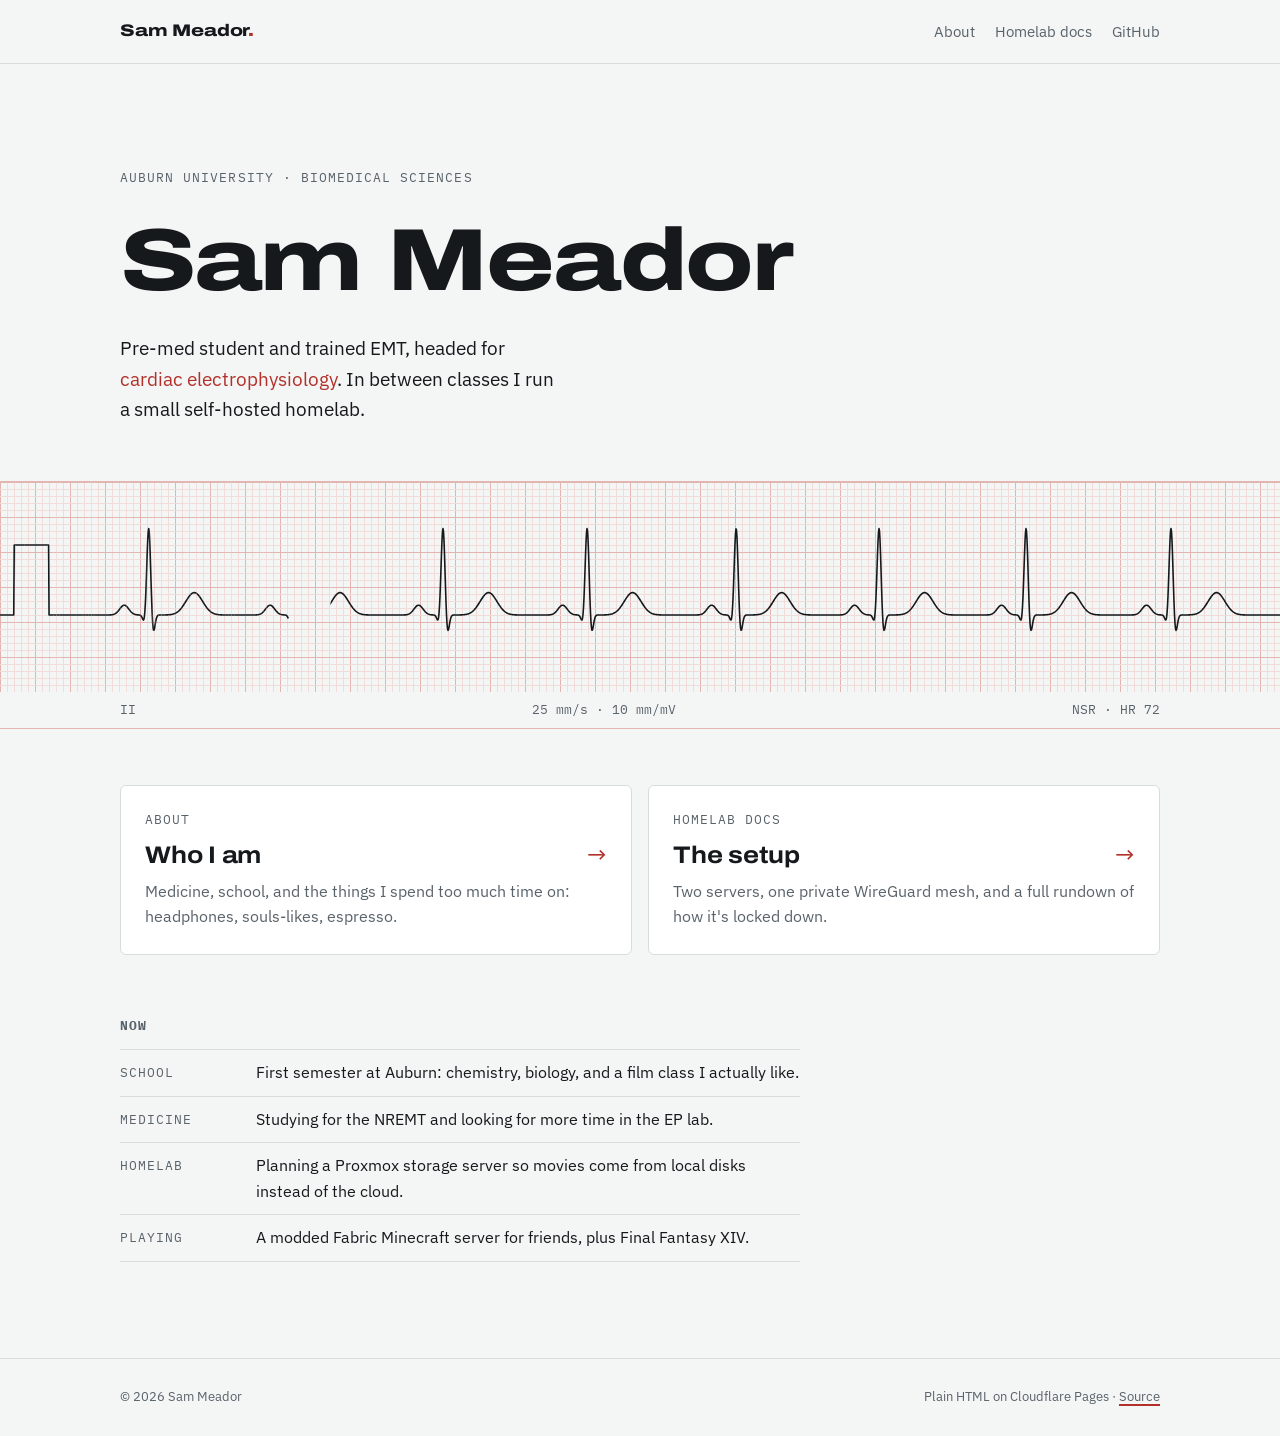
==== site/index.html @ dc7e5e17 "Initial commit: sanitized homelab configs, docs and site Co-Authored-By: Claude Opus 5.5 <noreply@an" ====
<!doctype html>
<html lang="en">
<head>
<meta charset="utf-8">
<meta name="viewport" content="width=device-width, initial-scale=1, viewport-fit=cover">
<title>Sam Meador</title>
<meta name="description" content="Sam Meador — pre-med student at Auburn, EMT, and the person running a small self-hosted homelab.">
<link rel="icon" href="favicon.svg" type="image/svg+xml">
<link rel="preconnect" href="https://fonts.googleapis.com">
<link rel="preconnect" href="https://fonts.gstatic.com" crossorigin>
<link rel="stylesheet" href="https://fonts.googleapis.com/css2?family=Archivo:wdth,wght@62..125,400..900&family=IBM+Plex+Mono:wght@400;500&family=IBM+Plex+Sans:ital,wght@0,400;0,500;0,600;1,400&display=swap">
<link rel="stylesheet" href="style.css">
</head>
<body>

<header class="site-head">
  <div class="wrap">
    <a class="wordmark" href="./">Sam Meador<span>.</span></a>
    <nav class="site-nav" aria-label="Main">
      <a href="about.html">About</a>
      <a href="docs.html">Homelab docs</a>
      <a href="https://github.com/GITHUB_USERNAME/homelab">GitHub</a>
    </nav>
  </div>
</header>

<main>
  <section class="wrap hero">
    <p class="eyebrow">Auburn University · Biomedical Sciences</p>
    <h1>Sam Meador</h1>
    <p class="lede">Pre-med student and trained EMT, headed for <em>cardiac electrophysiology</em>. In between classes I run a small self-hosted homelab.</p>
  </section>

  <figure class="strip" aria-label="Animated ECG rhythm strip, lead II, normal sinus rhythm at 72 beats per minute">
    <canvas id="ecg" width="1200" height="220"></canvas>
    <figcaption class="wrap strip-meta">
      <span>II</span>
      <span>25 mm/s · 10 mm/mV</span>
      <span>NSR · HR 72</span>
    </figcaption>
  </figure>

  <div class="wrap">
    <nav class="doors" aria-label="Sections">
      <a class="door" href="about.html">
        <span class="label">About</span>
        <h2>Who I am <span class="arrow" aria-hidden="true">→</span></h2>
        <p>Medicine, school, and the things I spend too much time on: headphones, souls-likes, espresso.</p>
      </a>
      <a class="door" href="docs.html">
        <span class="label">Homelab docs</span>
        <h2>The setup <span class="arrow" aria-hidden="true">→</span></h2>
        <p>Two servers, one private WireGuard mesh, and a full rundown of how it's locked down.</p>
      </a>
    </nav>

    <section class="now" aria-labelledby="now-h">
      <h2 id="now-h" class="label">Now</h2>
      <ul>
        <li><span class="label">School</span><span>First semester at Auburn: chemistry, biology, and a film class I actually like.</span></li>
        <li><span class="label">Medicine</span><span>Studying for the NREMT and looking for more time in the EP lab.</span></li>
        <li><span class="label">Homelab</span><span>Planning a Proxmox storage server so movies come from local disks instead of the cloud.</span></li>
        <li><span class="label">Playing</span><span>A modded Fabric Minecraft server for friends, plus Final Fantasy XIV.</span></li>
      </ul>
    </section>
  </div>
</main>

<footer class="site-foot">
  <div class="wrap">
    <span>© 2026 Sam Meador</span>
    <span>Plain HTML on Cloudflare Pages · <a href="https://github.com/GITHUB_USERNAME/homelab">Source</a></span>
  </div>
</footer>

<script>
(() => {
  const canvas = document.getElementById('ecg');
  if (!canvas || !canvas.getContext) return;
  const ctx = canvas.getContext('2d');
  const reduce = window.matchMedia('(prefers-reduced-motion: reduce)');

  // Lead II, normal sinus rhythm. Gaussian components in mV, times in s.
  const HR = 72, RR = 60 / HR;
  const waves = [
    { t: 0.16, a: 0.14, w: 0.026 },  // P
    { t: 0.275, a: -0.12, w: 0.009 }, // Q
    { t: 0.30, a: 1.25, w: 0.011 },  // R
    { t: 0.325, a: -0.28, w: 0.010 }, // S
    { t: 0.56, a: 0.32, w: 0.048 },  // T
  ];
  // Small beat-to-beat variation so it doesn't look stamped.
  const jitter = [0, 0.018, -0.012, 0.022, -0.02, 0.008, -0.006, 0.015, -0.017, 0.01, 0.004, -0.009];
  const beats = [];
  { let t = 0.55; for (let i = 0; i < 40; i++) { beats.push(t); t += RR * (1 + jitter[i % jitter.length]); } }

  function mV(t) {
    // 1 mV calibration pulse at the start of the strip, 200 ms wide.
    if (t >= 0.08 && t < 0.28) return 1;
    let v = 0;
    for (const b of beats) {
      const dt = t - b;
      if (dt < -0.1) break;
      if (dt > 0.9) continue;
      for (const w of waves) v += w.a * Math.exp(-((dt - w.t) ** 2) / (2 * w.w * w.w));
    }
    return v;
  }

  let W, H, ppm, seconds, colors;
  const MM_TALL = 30;     // 3 mV of paper
  const BASE_MM = 19;     // baseline position from top

  function readColors() {
    const s = getComputedStyle(document.documentElement);
    colors = {
      minor: s.getPropertyValue('--grid-minor').trim(),
      major: s.getPropertyValue('--grid-major').trim(),
      ink: s.getPropertyValue('--ink').trim(),
      paper: s.getPropertyValue('--paper').trim(),
    };
  }

  function size() {
    const cssW = canvas.clientWidth || canvas.parentElement.clientWidth;
    ppm = Math.min(7, Math.max(3.6, cssW / 150));     // px per mm
    const cssH = Math.round(MM_TALL * ppm);
    const dpr = Math.min(window.devicePixelRatio || 1, 2);
    canvas.width = Math.round(cssW * dpr);
    canvas.height = Math.round(cssH * dpr);
    canvas.style.height = cssH + 'px';
    ctx.setTransform(dpr, 0, 0, dpr, 0, 0);
    W = cssW; H = cssH;
    seconds = W / ppm / 25;
  }

  function grid(x0, x1) {
    ctx.fillStyle = colors.paper;
    ctx.fillRect(x0, 0, x1 - x0, H);
    const first = Math.floor(x0 / ppm), last = Math.ceil(x1 / ppm);
    for (let i = first; i <= last; i++) {
      const x = Math.round(i * ppm) + 0.5;
      ctx.strokeStyle = i % 5 === 0 ? colors.major : colors.minor;
      ctx.lineWidth = 1;
      ctx.beginPath(); ctx.moveTo(x, 0); ctx.lineTo(x, H); ctx.stroke();
    }
    for (let j = 0; j <= MM_TALL; j++) {
      const y = Math.round(j * ppm) + 0.5;
      ctx.strokeStyle = j % 5 === 0 ? colors.major : colors.minor;
      ctx.beginPath(); ctx.moveTo(x0, y); ctx.lineTo(x1, y); ctx.stroke();
    }
  }

  const xOf = t => t * 25 * ppm;
  const yOf = v => (BASE_MM - v * 10) * ppm;

  function trace(t0, t1) {
    ctx.strokeStyle = colors.ink;
    ctx.lineWidth = 1.6;
    ctx.lineJoin = 'round';
    ctx.beginPath();
    const step = 1 / (25 * ppm) / 2;  // half-pixel resolution in time
    for (let t = t0; t <= t1; t += step) {
      const x = xOf(t), y = yOf(mV(t));
      t === t0 ? ctx.moveTo(x, y) : ctx.lineTo(x, y);
    }
    ctx.stroke();
  }

  function full() { grid(0, W); trace(0, seconds); }

  // Monitor-style sweep: a gap travels left to right, redrawing behind it.
  let cursor = 0, last = 0, raf = 0, visible = true;
  const GAP_S = 0.24;
  function frame(now) {
    if (!last) last = now;
    const dt = Math.min(0.05, (now - last) / 1000);
    last = now;
    const prev = cursor;
    cursor += dt;
    if (cursor > seconds) { cursor = 0; }
    if (cursor > prev) {
      const xa = Math.max(0, xOf(prev) - 2), xb = Math.min(W, xOf(cursor + GAP_S));
      ctx.save();
      ctx.beginPath(); ctx.rect(xa, 0, xb - xa, H); ctx.clip();
      grid(xa, xb);
      trace(Math.max(0, prev - 0.02), cursor);
      ctx.restore();
    } else {
      grid(0, xOf(GAP_S));
    }
    raf = requestAnimationFrame(frame);
  }
  function start() {
    cancelAnimationFrame(raf); last = 0;
    if (!reduce.matches && visible && !document.hidden) raf = requestAnimationFrame(frame);
  }

  function redraw() { readColors(); size(); full(); cursor = 0; start(); }

  redraw();
  let rt;
  window.addEventListener('resize', () => { clearTimeout(rt); rt = setTimeout(redraw, 120); });
  window.matchMedia('(prefers-color-scheme: dark)').addEventListener('change', redraw);
  reduce.addEventListener('change', redraw);
  new MutationObserver(redraw).observe(document.documentElement, { attributes: true, attributeFilter: ['data-theme'] });
  document.addEventListener('visibilitychange', start);
  if ('IntersectionObserver' in window) {
    new IntersectionObserver(([e]) => { visible = e.isIntersecting; start(); }).observe(canvas);
  }
})();
</script>
</body>
</html>
---- site/style.css ----
/* Layout: one reading column with a left annotation rail on wide screens,
   like the margin labels printed on a rhythm strip. ECG paper grid appears
   only behind the front-page strip. */
:root {
  --paper: #f4f5f5;
  --surface: #ffffff;
  --ink: #15191c;
  --muted: #59636a;
  --rule: #d8dcde;
  --signal: #b3302a;          /* accent: ECG red */
  --grid-minor: #f1dcda;
  --grid-major: #e2b5b0;
  --code-bg: #eceeef;

  /* semantic, separate from the accent */
  --public: #8a5a00;
  --public-bg: #fbefd6;
  --mesh: #12695a;
  --mesh-bg: #dcf1ea;
  --friends: #35518f;
  --friends-bg: #e2e9f8;

  --font-display: "Archivo", "Helvetica Neue", Arial, sans-serif;
  --font-body: "IBM Plex Sans", system-ui, -apple-system, "Segoe UI", sans-serif;
  --font-mono: "IBM Plex Mono", ui-monospace, "SFMono-Regular", Menlo, Consolas, monospace;

  --step--1: 0.8125rem;
  --step-0: 1rem;
  --step-1: 1.1875rem;
  --step-2: 1.5rem;
  --step-3: 2.125rem;
  --step-4: clamp(2.75rem, 7vw + 1rem, 5.5rem);

  --measure: 68ch;
  --gutter: clamp(16px, 4vw, 40px);
}

@media (prefers-color-scheme: dark) {
  :root:not([data-theme="light"]) {
    --paper: #0f1315;
    --surface: #161b1e;
    --ink: #e5e8ea;
    --muted: #96a1a8;
    --rule: #273034;
    --signal: #ff7b6c;
    --grid-minor: #1d1a1b;
    --grid-major: #3a2727;
    --code-bg: #1b2124;
    --public: #f0c060;
    --public-bg: #3a2c0c;
    --mesh: #6fd6b6;
    --mesh-bg: #0f3229;
    --friends: #9db7f2;
    --friends-bg: #1c2742;
    color-scheme: dark;
  }
}
:root[data-theme="dark"] {
  --paper: #0f1315;
  --surface: #161b1e;
  --ink: #e5e8ea;
  --muted: #96a1a8;
  --rule: #273034;
  --signal: #ff7b6c;
  --grid-minor: #1d1a1b;
  --grid-major: #3a2727;
  --code-bg: #1b2124;
  --public: #f0c060;
  --public-bg: #3a2c0c;
  --mesh: #6fd6b6;
  --mesh-bg: #0f3229;
  --friends: #9db7f2;
  --friends-bg: #1c2742;
  color-scheme: dark;
}

*, *::before, *::after { box-sizing: border-box; }

html { -webkit-text-size-adjust: 100%; }

body {
  margin: 0;
  background: var(--paper);
  color: var(--ink);
  font-family: var(--font-body);
  font-size: var(--step-0);
  line-height: 1.6;
}

a { color: inherit; text-decoration-color: var(--signal); text-decoration-thickness: 1.5px; text-underline-offset: 3px; }
a:hover { color: var(--signal); }
:focus-visible { outline: 2px solid var(--signal); outline-offset: 3px; border-radius: 2px; }

h1, h2, h3 { font-family: var(--font-display); line-height: 1.1; text-wrap: balance; margin: 0; }
h1 { font-size: var(--step-4); font-weight: 800; font-stretch: 125%; letter-spacing: -0.02em; }
h2 { font-size: var(--step-3); font-weight: 700; font-stretch: 112%; letter-spacing: -0.01em; }
h3 { font-size: var(--step-1); font-weight: 700; font-stretch: 100%; }
p { margin: 0; }

.eyebrow, .label {
  font-family: var(--font-mono);
  font-size: var(--step--1);
  letter-spacing: 0.08em;
  text-transform: uppercase;
  color: var(--muted);
}

code, pre, kbd { font-family: var(--font-mono); font-size: 0.9em; }
:not(pre) > code { background: var(--code-bg); padding: 0.1em 0.35em; border-radius: 3px; overflow-wrap: anywhere; }
pre {
  background: var(--code-bg);
  padding: 14px 16px;
  border-radius: 4px;
  overflow-x: auto;
  line-height: 1.5;
  margin: 0;
}

/* ── Frame ─────────────────────────────────────────────── */
.wrap { max-width: 1120px; margin: 0 auto; padding-inline: var(--gutter); }

.site-head {
  border-bottom: 1px solid var(--rule);
}
.site-head .wrap {
  display: flex; align-items: center; justify-content: space-between; gap: 16px;
  flex-wrap: wrap; padding-block: 18px;
}
.wordmark {
  font-family: var(--font-display); font-weight: 800; font-stretch: 125%;
  font-size: 1.05rem; letter-spacing: -0.01em; text-decoration: none;
}
.wordmark span { color: var(--signal); }
.site-nav { display: flex; gap: 20px; flex-wrap: wrap; font-size: 0.95rem; }
.site-nav a { text-decoration: none; color: var(--muted); }
.site-nav a:hover, .site-nav a[aria-current="page"] { color: var(--ink); }
.site-nav a[aria-current="page"] { text-decoration: underline; text-decoration-color: var(--signal); }

.site-foot { border-top: 1px solid var(--rule); margin-top: 96px; }
.site-foot .wrap {
  display: flex; justify-content: space-between; gap: 12px 24px; flex-wrap: wrap;
  padding-block: 28px; color: var(--muted); font-size: var(--step--1);
}

/* ── Front page ────────────────────────────────────────── */
.hero { padding-block: clamp(48px, 9vw, 104px) 0; display: grid; gap: 24px; }
.hero .lede { font-size: var(--step-1); max-width: 40ch; color: var(--ink); }
.hero .lede em { font-style: normal; color: var(--signal); }

.strip {
  margin: clamp(32px, 6vw, 56px) 0 0;
  border-block: 1px solid var(--grid-major);
  background: var(--paper);
}
.strip canvas { display: block; width: 100%; height: auto; }
.strip-meta {
  display: flex; justify-content: space-between; gap: 8px 16px; flex-wrap: wrap;
  padding-block: 8px;
  font-family: var(--font-mono); font-size: var(--step--1); color: var(--muted);
  font-variant-numeric: tabular-nums;
}

.doors {
  display: grid; grid-template-columns: repeat(auto-fit, minmax(min(100%, 300px), 1fr));
  gap: 16px; margin-top: 56px;
}
.door {
  display: grid; gap: 10px; align-content: start;
  padding: 24px; border: 1px solid var(--rule); border-radius: 6px;
  background: var(--surface); text-decoration: none;
  transition: border-color .15s ease, transform .15s ease;
}
.door:hover { border-color: var(--signal); color: inherit; transform: translateY(-2px); }
.door h2 { font-size: var(--step-2); display: flex; justify-content: space-between; align-items: baseline; gap: 12px; }
.door h2 .arrow { color: var(--signal); font-family: var(--font-body); font-weight: 400; }
.door p { color: var(--muted); }

.now { margin-top: 64px; display: grid; gap: 16px; max-width: var(--measure); }
.now ul { list-style: none; margin: 0; padding: 0; display: grid; gap: 0; }
.now li {
  display: grid; grid-template-columns: 7.5rem 1fr; gap: 16px;
  padding-block: 10px; border-top: 1px solid var(--rule);
}
.now li:last-child { border-bottom: 1px solid var(--rule); }
.now li .label { padding-top: 3px; }
@media (max-width: 480px) { .now li { grid-template-columns: 1fr; gap: 2px; } }

/* ── Long-form pages ───────────────────────────────────── */
.page-head { padding-block: clamp(40px, 7vw, 80px) 32px; display: grid; gap: 16px; }
.page-head h1 { font-size: clamp(2.5rem, 5vw + 1rem, 4.25rem); }
.page-head .lede { font-size: var(--step-1); max-width: 52ch; color: var(--muted); }

.prose { display: grid; gap: 18px; max-width: var(--measure); min-width: 0; }
.prose ul, .prose ol { margin: 0; padding-left: 1.25em; display: grid; gap: 8px; }
.prose li::marker { color: var(--signal); }
.prose h2 { margin-top: 40px; }
.prose h3 { margin-top: 16px; }
.prose strong { font-weight: 600; }

.section { display: grid; grid-template-columns: 11rem minmax(0, 1fr); gap: 32px; padding-block: 40px; border-top: 1px solid var(--rule); }
.section > .label { padding-top: 10px; }
@media (max-width: 820px) {
  .section { grid-template-columns: 1fr; gap: 12px; padding-block: 32px; }
  .section > .label { padding-top: 0; }
}

/* Spec list: label / value rows */
.spec { display: grid; margin: 0; border-top: 1px solid var(--rule); }
.spec > div { display: grid; grid-template-columns: 10rem minmax(0, 1fr); gap: 16px; padding-block: 12px; border-bottom: 1px solid var(--rule); }
.spec dt { font-family: var(--font-mono); font-size: var(--step--1); letter-spacing: 0.06em; text-transform: uppercase; color: var(--muted); padding-top: 3px; }
.spec dd { margin: 0; }
@media (max-width: 520px) { .spec > div { grid-template-columns: 1fr; gap: 2px; } }

/* Tables */
.table-scroll { overflow-x: auto; border: 1px solid var(--rule); border-radius: 6px; background: var(--surface); }
table { border-collapse: collapse; width: 100%; font-size: 0.925rem; }
th, td { text-align: left; padding: 10px 14px; border-bottom: 1px solid var(--rule); vertical-align: top; }
tr:last-child td { border-bottom: 0; }
th { font-family: var(--font-mono); font-size: var(--step--1); font-weight: 500; letter-spacing: 0.06em; text-transform: uppercase; color: var(--muted); white-space: nowrap; }
td { font-variant-numeric: tabular-nums; }
td.nowrap { white-space: nowrap; }

.pill {
  display: inline-block; font-family: var(--font-mono); font-size: 0.75rem; font-weight: 500;
  padding: 2px 8px; border-radius: 999px; white-space: nowrap; letter-spacing: 0.02em;
}
.pill.public { color: var(--public); background: var(--public-bg); }
.pill.mesh { color: var(--mesh); background: var(--mesh-bg); }
.pill.friends { color: var(--friends); background: var(--friends-bg); }

.callout { border-left: 3px solid var(--signal); padding: 4px 0 4px 16px; color: var(--ink); }

/* Docs layout with contents rail */
.docs { display: grid; grid-template-columns: 13rem minmax(0, 1fr); gap: 48px; align-items: start; }
.toc { position: sticky; top: calc(env(safe-area-inset-top, 0px) + 24px); display: grid; gap: 10px; padding-top: 40px; }
.toc ol { list-style: none; margin: 0; padding: 0; display: grid; gap: 2px; counter-reset: toc; }
.toc a {
  display: grid; grid-template-columns: 2rem 1fr; text-decoration: none; color: var(--muted);
  font-size: 0.9rem; padding: 4px 0; border-left: 2px solid transparent; padding-left: 10px;
}
.toc a span { font-family: var(--font-mono); font-size: 0.75rem; padding-top: 3px; }
.toc a:hover { color: var(--ink); }
.toc a.active { color: var(--ink); border-left-color: var(--signal); }
.docs-body { min-width: 0; }
.docs-body .section { grid-template-columns: 1fr; gap: 20px; }
.docs-body .section > header { display: grid; gap: 6px; }
@media (max-width: 960px) {
  .docs { grid-template-columns: 1fr; gap: 0; }
  .toc { position: static; padding-top: 0; padding-bottom: 24px; }
  .toc ol { grid-template-columns: repeat(auto-fill, minmax(min(100%, 200px), 1fr)); }
}

/* Topology diagram */
.topo { display: grid; gap: 0; font-size: 0.925rem; }
.topo .node {
  border: 1px solid var(--rule); border-radius: 6px; background: var(--surface);
  padding: 16px 18px; display: grid; gap: 10px; min-width: 0;
}
.topo .node h3 { font-size: 1.05rem; display: flex; gap: 10px; align-items: baseline; flex-wrap: wrap; }
.topo .node h3 small { font-family: var(--font-mono); font-weight: 400; font-size: 0.75rem; color: var(--muted); }
.topo .chips { display: flex; flex-wrap: wrap; gap: 6px; }
.topo .chip { font-family: var(--font-mono); font-size: 0.78rem; padding: 3px 8px; border-radius: 4px; background: var(--code-bg); }
.topo .chip.public { color: var(--public); background: var(--public-bg); }
.topo .link {
  display: flex; align-items: center; gap: 12px; padding: 10px 0 10px 22px;
  font-family: var(--font-mono); font-size: var(--step--1); color: var(--muted);
  border-left: 2px dashed var(--grid-major); margin-left: 24px;
}
.topo .row { display: grid; grid-template-columns: repeat(3, minmax(0, 1fr)); gap: 12px; }
@media (max-width: 720px) { .topo .row { grid-template-columns: 1fr; } }
.topo .internet { font-family: var(--font-mono); font-size: var(--step--1); color: var(--muted); padding-left: 24px; }

/* Layered defence list (ordered outside → in) */
.layers { list-style: none; margin: 0; padding: 0; counter-reset: layer; display: grid; gap: 0; border-top: 1px solid var(--rule); }
.layers > li { counter-increment: layer; display: grid; grid-template-columns: 2.75rem minmax(0, 1fr); gap: 12px; padding-block: 16px; border-bottom: 1px solid var(--rule); }
.layers > li::before { content: counter(layer, decimal-leading-zero); font-family: var(--font-mono); font-size: var(--step--1); color: var(--signal); padding-top: 3px; }
.layers h3 { margin-bottom: 6px; }
.layers ul { margin: 0; padding-left: 1.1em; display: grid; gap: 6px; color: var(--ink); }
.layers ul li::marker { color: var(--muted); }

@media (prefers-reduced-motion: reduce) {
  *, *::before, *::after { transition: none !important; animation: none !important; }
}
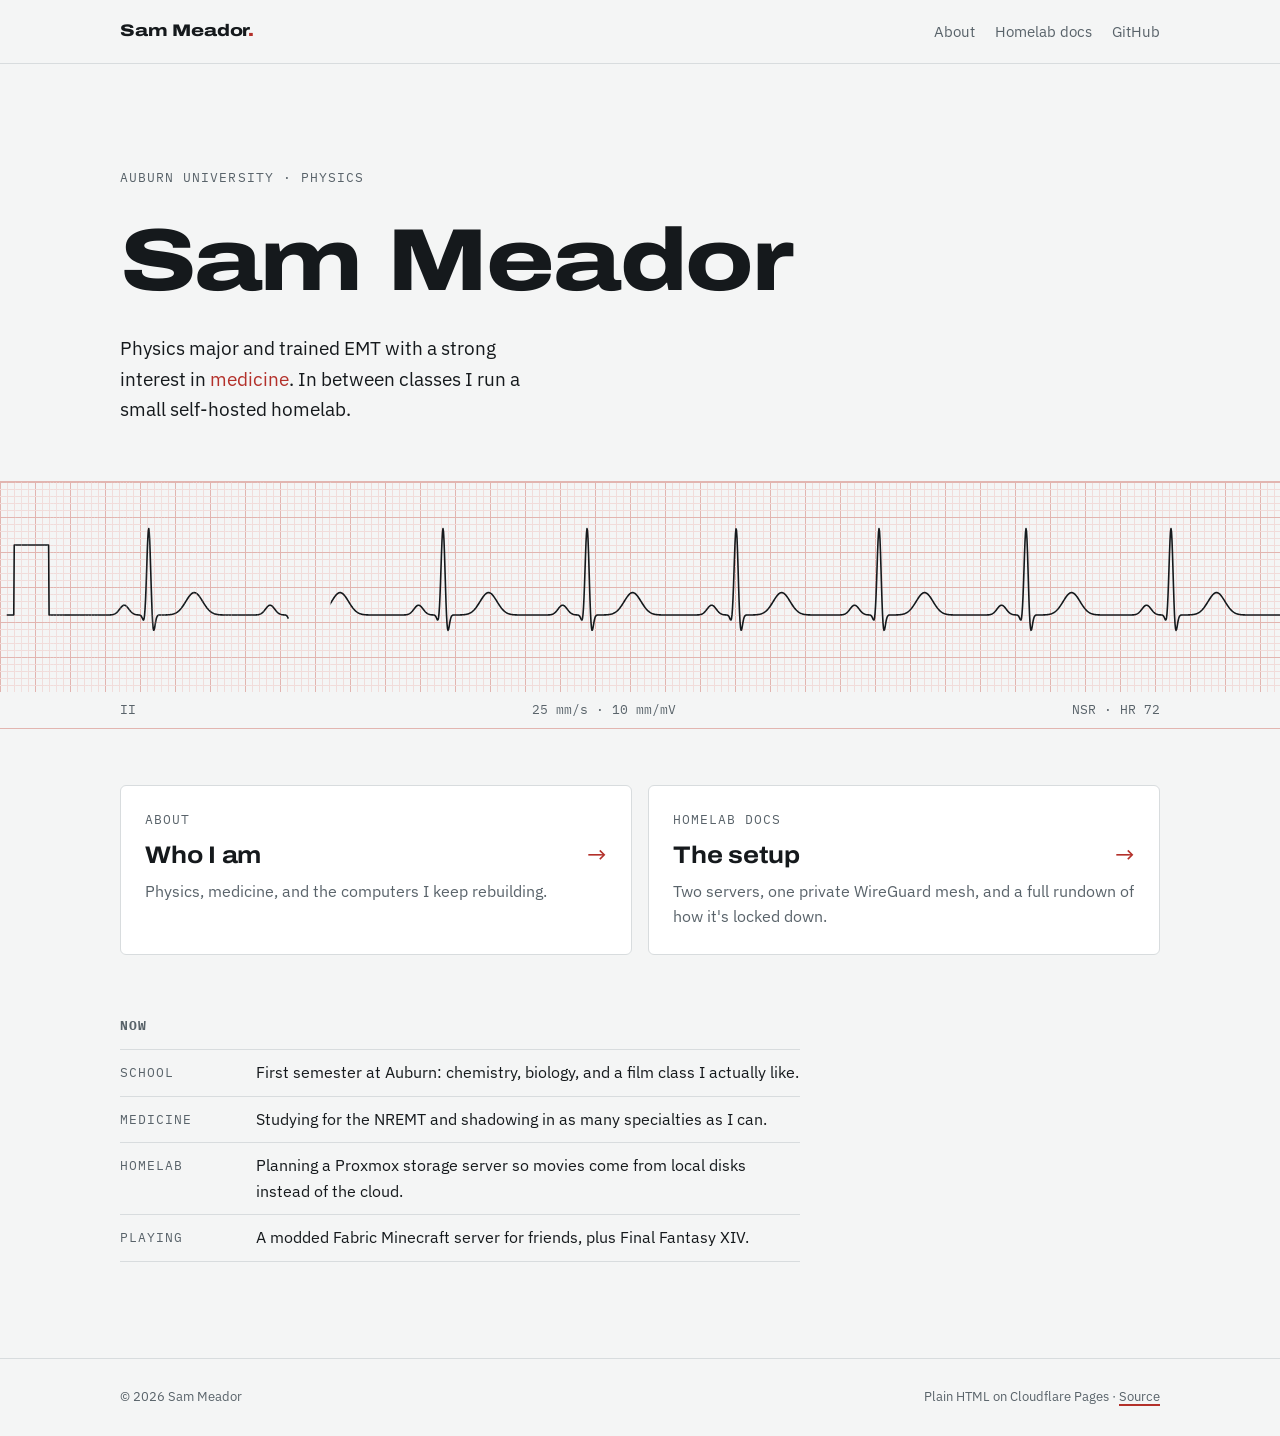
==== commit 72d71b68: "Site: trim About page, set GitHub links Co-Authored-By: Claude Opus 5.5 <noreply@anthropic.com> Clau" ====
--- a/site/index.html
+++ b/site/index.html
@@ -4,7 +4,7 @@
 <meta charset="utf-8">
 <meta name="viewport" content="width=device-width, initial-scale=1, viewport-fit=cover">
 <title>Sam Meador</title>
-<meta name="description" content="Sam Meador — pre-med student at Auburn, EMT, and the person running a small self-hosted homelab.">
+<meta name="description" content="Sam Meador — physics major at Auburn, EMT, interested in medicine, and the person running a small self-hosted homelab.">
 <link rel="icon" href="favicon.svg" type="image/svg+xml">
 <link rel="preconnect" href="https://fonts.googleapis.com">
 <link rel="preconnect" href="https://fonts.gstatic.com" crossorigin>
@@ -19,16 +19,16 @@
     <nav class="site-nav" aria-label="Main">
       <a href="about.html">About</a>
       <a href="docs.html">Homelab docs</a>
-      <a href="https://github.com/GITHUB_USERNAME/homelab">GitHub</a>
+      <a href="https://github.com/sammeadorcen/homelab">GitHub</a>
     </nav>
   </div>
 </header>
 
 <main>
   <section class="wrap hero">
-    <p class="eyebrow">Auburn University · Biomedical Sciences</p>
+    <p class="eyebrow">Auburn University · Physics</p>
     <h1>Sam Meador</h1>
-    <p class="lede">Pre-med student and trained EMT, headed for <em>cardiac electrophysiology</em>. In between classes I run a small self-hosted homelab.</p>
+    <p class="lede">Physics major and trained EMT with a strong interest in <em>medicine</em>. In between classes I run a small self-hosted homelab.</p>
   </section>
 
   <figure class="strip" aria-label="Animated ECG rhythm strip, lead II, normal sinus rhythm at 72 beats per minute">
@@ -45,7 +45,7 @@
       <a class="door" href="about.html">
         <span class="label">About</span>
         <h2>Who I am <span class="arrow" aria-hidden="true">→</span></h2>
-        <p>Medicine, school, and the things I spend too much time on: headphones, souls-likes, espresso.</p>
+        <p>Physics, medicine, and the computers I keep rebuilding.</p>
       </a>
       <a class="door" href="docs.html">
         <span class="label">Homelab docs</span>
@@ -58,7 +58,7 @@
       <h2 id="now-h" class="label">Now</h2>
       <ul>
         <li><span class="label">School</span><span>First semester at Auburn: chemistry, biology, and a film class I actually like.</span></li>
-        <li><span class="label">Medicine</span><span>Studying for the NREMT and looking for more time in the EP lab.</span></li>
+        <li><span class="label">Medicine</span><span>Studying for the NREMT and shadowing in as many specialties as I can.</span></li>
         <li><span class="label">Homelab</span><span>Planning a Proxmox storage server so movies come from local disks instead of the cloud.</span></li>
         <li><span class="label">Playing</span><span>A modded Fabric Minecraft server for friends, plus Final Fantasy XIV.</span></li>
       </ul>
@@ -69,7 +69,7 @@
 <footer class="site-foot">
   <div class="wrap">
     <span>© 2026 Sam Meador</span>
-    <span>Plain HTML on Cloudflare Pages · <a href="https://github.com/GITHUB_USERNAME/homelab">Source</a></span>
+    <span>Plain HTML on Cloudflare Pages · <a href="https://github.com/sammeadorcen/homelab">Source</a></span>
   </div>
 </footer>
 
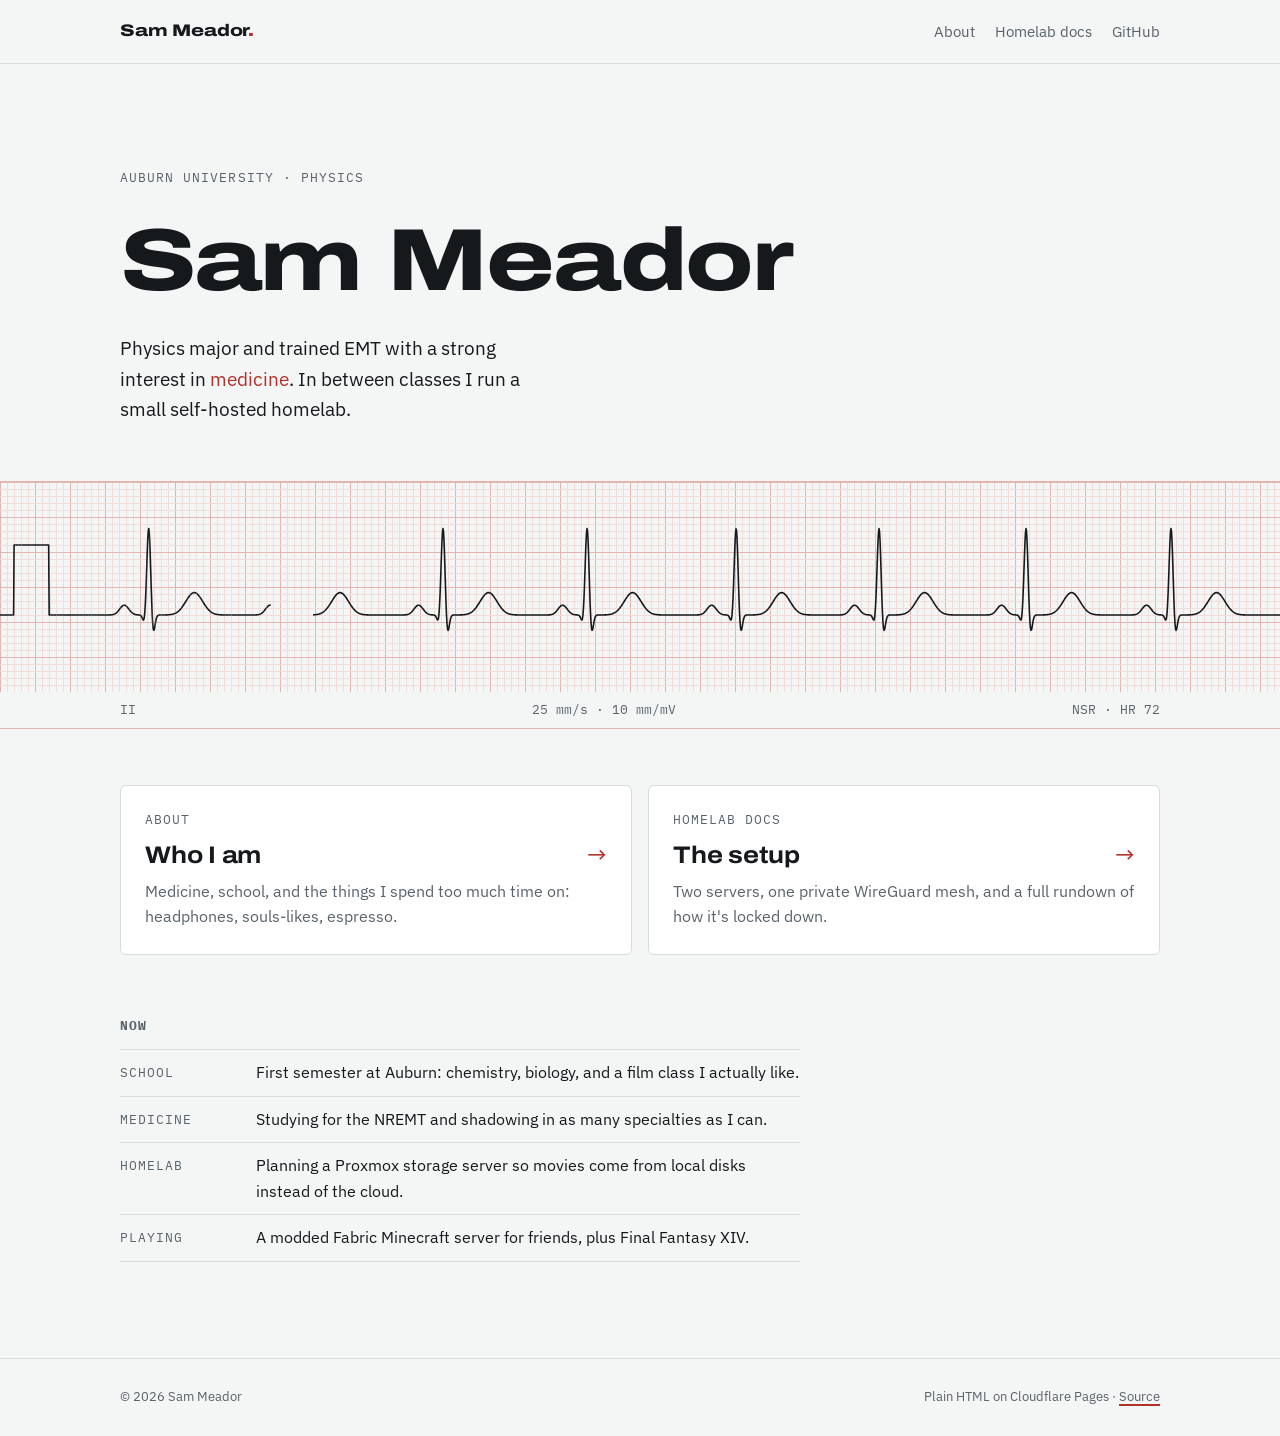
==== commit 9dbb7145: "Site: physics major, broad interest in medicine Co-Authored-By: Claude Opus 5.5 <noreply@anthropic.c" ====
--- a/site/index.html
+++ b/site/index.html
@@ -19,7 +19,7 @@
     <nav class="site-nav" aria-label="Main">
       <a href="about.html">About</a>
       <a href="docs.html">Homelab docs</a>
-      <a href="https://github.com/sammeadorcen/homelab">GitHub</a>
+      <a href="https://github.com/GITHUB_USERNAME/homelab">GitHub</a>
     </nav>
   </div>
 </header>
@@ -45,7 +45,7 @@
       <a class="door" href="about.html">
         <span class="label">About</span>
         <h2>Who I am <span class="arrow" aria-hidden="true">→</span></h2>
-        <p>Physics, medicine, and the computers I keep rebuilding.</p>
+        <p>Medicine, school, and the things I spend too much time on: headphones, souls-likes, espresso.</p>
       </a>
       <a class="door" href="docs.html">
         <span class="label">Homelab docs</span>
@@ -69,7 +69,7 @@
 <footer class="site-foot">
   <div class="wrap">
     <span>© 2026 Sam Meador</span>
-    <span>Plain HTML on Cloudflare Pages · <a href="https://github.com/sammeadorcen/homelab">Source</a></span>
+    <span>Plain HTML on Cloudflare Pages · <a href="https://github.com/GITHUB_USERNAME/homelab">Source</a></span>
   </div>
 </footer>
 
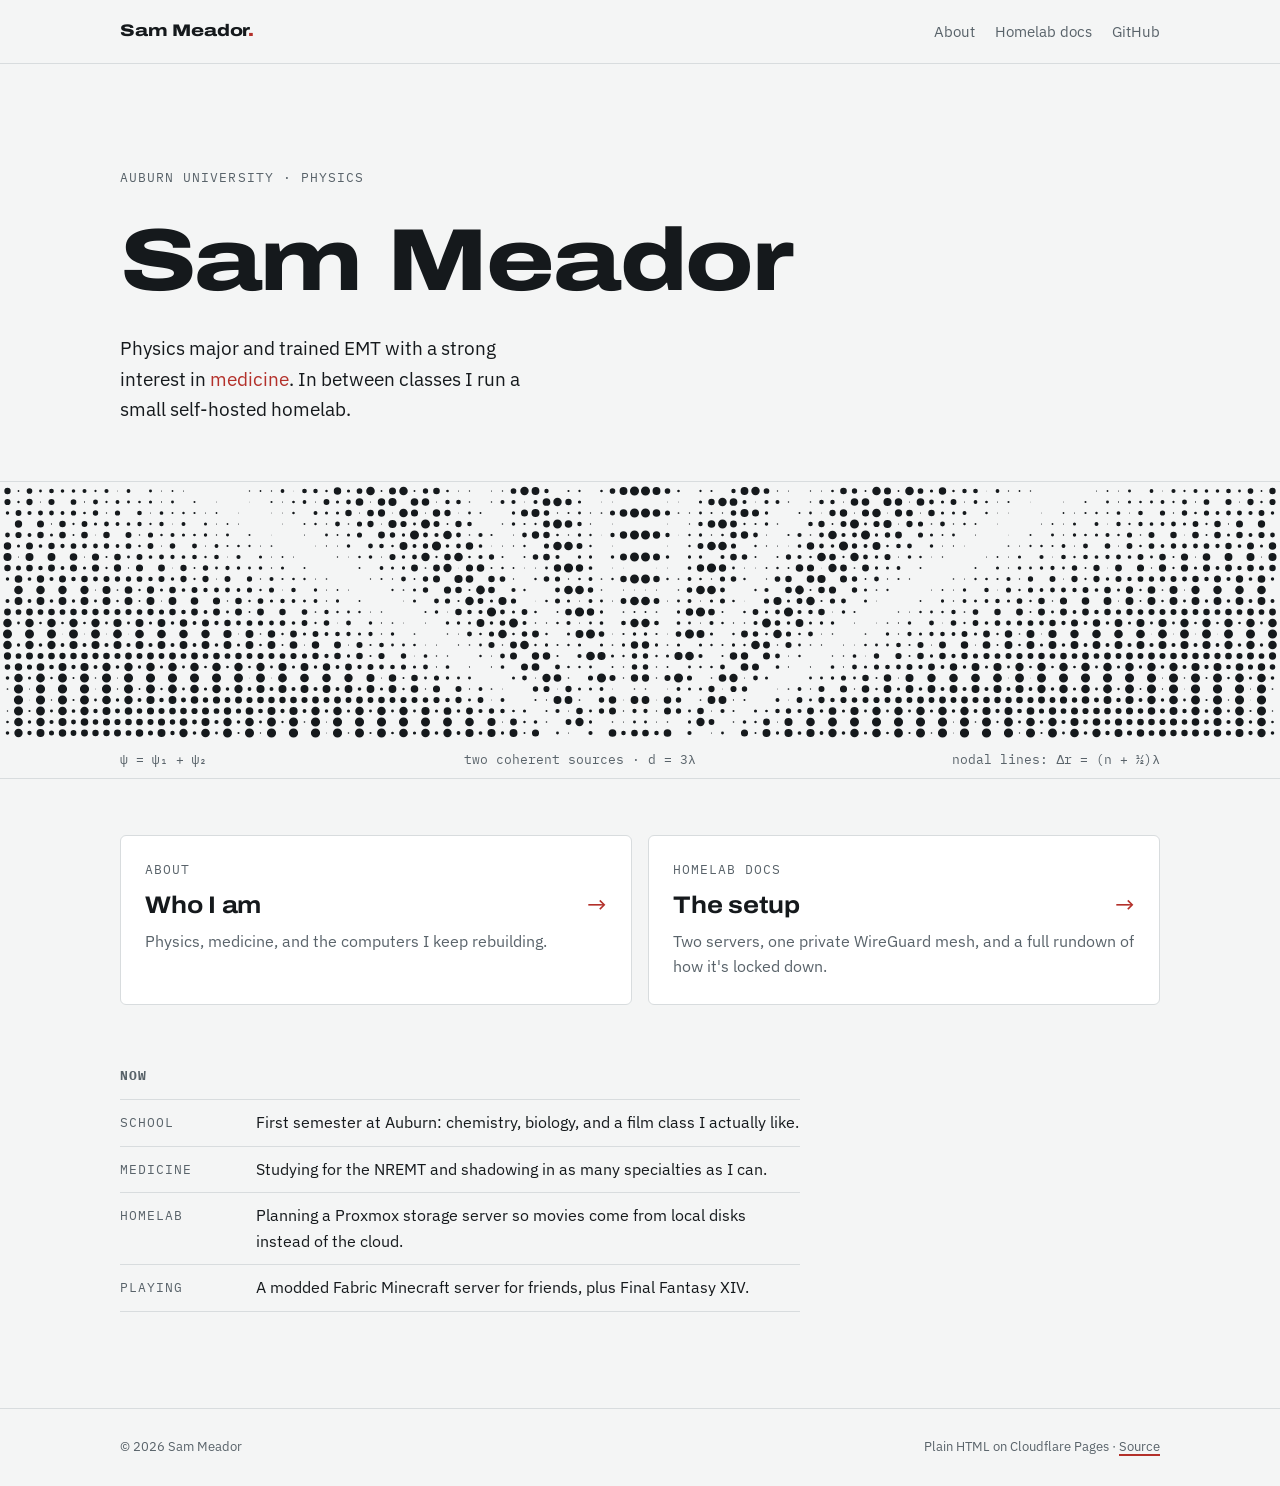
==== commit 9a44d80a: "Site: replace ECG strip with wave interference field Co-Authored-By: Claude Opus 5.5 <noreply@anthro" ====
--- a/site/index.html
+++ b/site/index.html
@@ -19,7 +19,7 @@
     <nav class="site-nav" aria-label="Main">
       <a href="about.html">About</a>
       <a href="docs.html">Homelab docs</a>
-      <a href="https://github.com/GITHUB_USERNAME/homelab">GitHub</a>
+      <a href="https://github.com/sammeadorcen/homelab">GitHub</a>
     </nav>
   </div>
 </header>
@@ -31,12 +31,12 @@
     <p class="lede">Physics major and trained EMT with a strong interest in <em>medicine</em>. In between classes I run a small self-hosted homelab.</p>
   </section>
 
-  <figure class="strip" aria-label="Animated ECG rhythm strip, lead II, normal sinus rhythm at 72 beats per minute">
-    <canvas id="ecg" width="1200" height="220"></canvas>
+  <figure class="strip" aria-label="Animated interference pattern from two coherent wave sources">
+    <canvas id="field" width="1200" height="240"></canvas>
     <figcaption class="wrap strip-meta">
-      <span>II</span>
-      <span>25 mm/s · 10 mm/mV</span>
-      <span>NSR · HR 72</span>
+      <span>ψ = ψ₁ + ψ₂</span>
+      <span>two coherent sources · d = 3λ</span>
+      <span>nodal lines: Δr = (n + ½)λ</span>
     </figcaption>
   </figure>
 
@@ -45,7 +45,7 @@
       <a class="door" href="about.html">
         <span class="label">About</span>
         <h2>Who I am <span class="arrow" aria-hidden="true">→</span></h2>
-        <p>Medicine, school, and the things I spend too much time on: headphones, souls-likes, espresso.</p>
+        <p>Physics, medicine, and the computers I keep rebuilding.</p>
       </a>
       <a class="door" href="docs.html">
         <span class="label">Homelab docs</span>
@@ -69,134 +69,82 @@
 <footer class="site-foot">
   <div class="wrap">
     <span>© 2026 Sam Meador</span>
-    <span>Plain HTML on Cloudflare Pages · <a href="https://github.com/GITHUB_USERNAME/homelab">Source</a></span>
+    <span>Plain HTML on Cloudflare Pages · <a href="https://github.com/sammeadorcen/homelab">Source</a></span>
   </div>
 </footer>
 
 <script>
 (() => {
-  const canvas = document.getElementById('ecg');
+  const canvas = document.getElementById('field');
   if (!canvas || !canvas.getContext) return;
   const ctx = canvas.getContext('2d');
   const reduce = window.matchMedia('(prefers-reduced-motion: reduce)');
 
-  // Lead II, normal sinus rhythm. Gaussian components in mV, times in s.
-  const HR = 72, RR = 60 / HR;
-  const waves = [
-    { t: 0.16, a: 0.14, w: 0.026 },  // P
-    { t: 0.275, a: -0.12, w: 0.009 }, // Q
-    { t: 0.30, a: 1.25, w: 0.011 },  // R
-    { t: 0.325, a: -0.28, w: 0.010 }, // S
-    { t: 0.56, a: 0.32, w: 0.048 },  // T
-  ];
-  // Small beat-to-beat variation so it doesn't look stamped.
-  const jitter = [0, 0.018, -0.012, 0.022, -0.02, 0.008, -0.006, 0.015, -0.017, 0.01, 0.004, -0.009];
-  const beats = [];
-  { let t = 0.55; for (let i = 0; i < 40; i++) { beats.push(t); t += RR * (1 + jitter[i % jitter.length]); } }
-
-  function mV(t) {
-    // 1 mV calibration pulse at the start of the strip, 200 ms wide.
-    if (t >= 0.08 && t < 0.28) return 1;
-    let v = 0;
-    for (const b of beats) {
-      const dt = t - b;
-      if (dt < -0.1) break;
-      if (dt > 0.9) continue;
-      for (const w of waves) v += w.a * Math.exp(-((dt - w.t) ** 2) / (2 * w.w * w.w));
-    }
-    return v;
-  }
-
-  let W, H, ppm, seconds, colors;
-  const MM_TALL = 30;     // 3 mV of paper
-  const BASE_MM = 19;     // baseline position from top
+  // Two point sources in phase, separated by d = 3λ, sitting just below the
+  // bottom edge. Each dot's size is the superposed amplitude at that point,
+  // so the dark gaps trace the nodal hyperbolas.
+  const SPACING = 11;        // px between dots
+  let W, H, dots = [], colors, lambda, k;
+  const OMEGA = 2.2;         // rad/s
 
   function readColors() {
     const s = getComputedStyle(document.documentElement);
-    colors = {
-      minor: s.getPropertyValue('--grid-minor').trim(),
-      major: s.getPropertyValue('--grid-major').trim(),
-      ink: s.getPropertyValue('--ink').trim(),
-      paper: s.getPropertyValue('--paper').trim(),
-    };
+    colors = { ink: s.getPropertyValue('--ink').trim(), signal: s.getPropertyValue('--signal').trim(), paper: s.getPropertyValue('--paper').trim() };
   }
 
   function size() {
     const cssW = canvas.clientWidth || canvas.parentElement.clientWidth;
-    ppm = Math.min(7, Math.max(3.6, cssW / 150));     // px per mm
-    const cssH = Math.round(MM_TALL * ppm);
+    const cssH = Math.round(Math.min(260, Math.max(170, cssW * 0.22)));
     const dpr = Math.min(window.devicePixelRatio || 1, 2);
     canvas.width = Math.round(cssW * dpr);
     canvas.height = Math.round(cssH * dpr);
     canvas.style.height = cssH + 'px';
     ctx.setTransform(dpr, 0, 0, dpr, 0, 0);
     W = cssW; H = cssH;
-    seconds = W / ppm / 25;
-  }
-
-  function grid(x0, x1) {
-    ctx.fillStyle = colors.paper;
-    ctx.fillRect(x0, 0, x1 - x0, H);
-    const first = Math.floor(x0 / ppm), last = Math.ceil(x1 / ppm);
-    for (let i = first; i <= last; i++) {
-      const x = Math.round(i * ppm) + 0.5;
-      ctx.strokeStyle = i % 5 === 0 ? colors.major : colors.minor;
-      ctx.lineWidth = 1;
-      ctx.beginPath(); ctx.moveTo(x, 0); ctx.lineTo(x, H); ctx.stroke();
-    }
-    for (let j = 0; j <= MM_TALL; j++) {
-      const y = Math.round(j * ppm) + 0.5;
-      ctx.strokeStyle = j % 5 === 0 ? colors.major : colors.minor;
-      ctx.beginPath(); ctx.moveTo(x0, y); ctx.lineTo(x1, y); ctx.stroke();
+    lambda = Math.max(26, Math.min(44, W / 30));
+    k = 2 * Math.PI / lambda;
+    const d = 3 * lambda;
+    const s1 = { x: W / 2 - d / 2, y: H + lambda * 0.6 };
+    const s2 = { x: W / 2 + d / 2, y: H + lambda * 0.6 };
+    dots = [];
+    const ox = (W % SPACING) / 2 + SPACING / 2, oy = (H % SPACING) / 2 + SPACING / 2;
+    for (let y = oy; y < H; y += SPACING) {
+      for (let x = ox; x < W; x += SPACING) {
+        dots.push({ x, y, r1: Math.hypot(x - s1.x, y - s1.y), r2: Math.hypot(x - s2.x, y - s2.y) });
+      }
     }
   }
 
-  const xOf = t => t * 25 * ppm;
-  const yOf = v => (BASE_MM - v * 10) * ppm;
-
-  function trace(t0, t1) {
-    ctx.strokeStyle = colors.ink;
-    ctx.lineWidth = 1.6;
-    ctx.lineJoin = 'round';
+  function draw(t) {
+    ctx.fillStyle = colors.paper;
+    ctx.fillRect(0, 0, W, H);
+    const maxR = SPACING * 0.42;
+    const ph = OMEGA * t;
+    ctx.fillStyle = colors.ink;
     ctx.beginPath();
-    const step = 1 / (25 * ppm) / 2;  // half-pixel resolution in time
-    for (let t = t0; t <= t1; t += step) {
-      const x = xOf(t), y = yOf(mV(t));
-      t === t0 ? ctx.moveTo(x, y) : ctx.lineTo(x, y);
+    for (const p of dots) {
+      // Instantaneous superposition, normalised to 0..1
+      const a = (Math.cos(k * p.r1 - ph) + Math.cos(k * p.r2 - ph)) / 2;
+      const r = maxR * Math.abs(a);
+      if (r < 0.35) continue;
+      ctx.moveTo(p.x + r, p.y);
+      ctx.arc(p.x, p.y, r, 0, Math.PI * 2);
     }
-    ctx.stroke();
+    ctx.fill();
   }
 
-  function full() { grid(0, W); trace(0, seconds); }
-
-  // Monitor-style sweep: a gap travels left to right, redrawing behind it.
-  let cursor = 0, last = 0, raf = 0, visible = true;
-  const GAP_S = 0.24;
-  function frame(now) {
-    if (!last) last = now;
-    const dt = Math.min(0.05, (now - last) / 1000);
-    last = now;
-    const prev = cursor;
-    cursor += dt;
-    if (cursor > seconds) { cursor = 0; }
-    if (cursor > prev) {
-      const xa = Math.max(0, xOf(prev) - 2), xb = Math.min(W, xOf(cursor + GAP_S));
-      ctx.save();
-      ctx.beginPath(); ctx.rect(xa, 0, xb - xa, H); ctx.clip();
-      grid(xa, xb);
-      trace(Math.max(0, prev - 0.02), cursor);
-      ctx.restore();
-    } else {
-      grid(0, xOf(GAP_S));
-    }
-    raf = requestAnimationFrame(frame);
+  let raf = 0, t0 = 0, visible = true;
+  function loop(now) {
+    if (!t0) t0 = now;
+    draw((now - t0) / 1000);
+    raf = requestAnimationFrame(loop);
   }
   function start() {
-    cancelAnimationFrame(raf); last = 0;
-    if (!reduce.matches && visible && !document.hidden) raf = requestAnimationFrame(frame);
+    cancelAnimationFrame(raf);
+    if (!reduce.matches && visible && !document.hidden) raf = requestAnimationFrame(loop);
   }
 
-  function redraw() { readColors(); size(); full(); cursor = 0; start(); }
+  function redraw() { readColors(); size(); draw(0.35); start(); }
 
   redraw();
   let rt;
--- a/site/style.css
+++ b/site/style.css
@@ -1,13 +1,13 @@
 /* Layout: one reading column with a left annotation rail on wide screens,
-   like the margin labels printed on a rhythm strip. ECG paper grid appears
-   only behind the front-page strip. */
+   like margin notes in a lab notebook. The front page carries one full-width
+   wave-interference field. */
 :root {
   --paper: #f4f5f5;
   --surface: #ffffff;
   --ink: #15191c;
   --muted: #59636a;
   --rule: #d8dcde;
-  --signal: #b3302a;          /* accent: ECG red */
+  --signal: #b3302a;          /* accent */
   --grid-minor: #f1dcda;
   --grid-major: #e2b5b0;
   --code-bg: #eceeef;
@@ -149,7 +149,7 @@
 
 .strip {
   margin: clamp(32px, 6vw, 56px) 0 0;
-  border-block: 1px solid var(--grid-major);
+  border-block: 1px solid var(--rule);
   background: var(--paper);
 }
 .strip canvas { display: block; width: 100%; height: auto; }
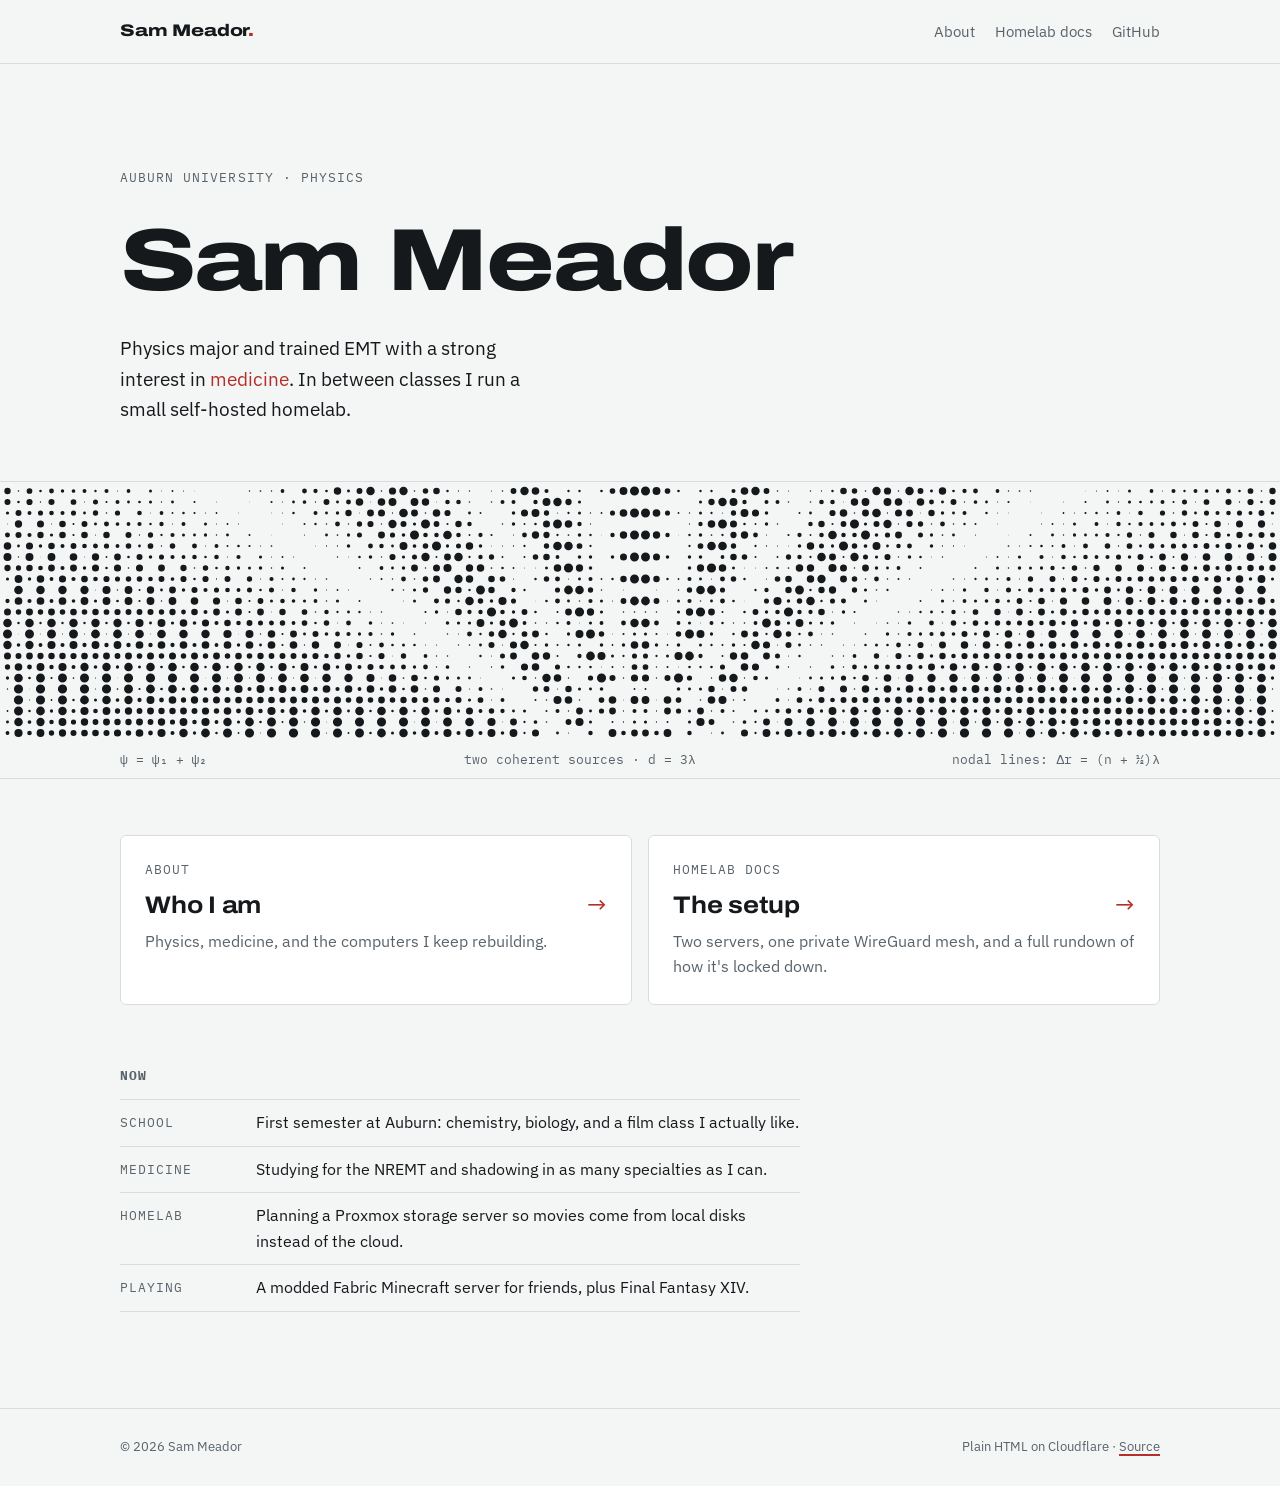
==== commit 9666ce6d: "Site: hosting wording Co-Authored-By: Claude Opus 5.5 <noreply@anthropic.com> Claude-Session: https:" ====
--- a/site/index.html
+++ b/site/index.html
@@ -69,7 +69,7 @@
 <footer class="site-foot">
   <div class="wrap">
     <span>© 2026 Sam Meador</span>
-    <span>Plain HTML on Cloudflare Pages · <a href="https://github.com/sammeadorcen/homelab">Source</a></span>
+    <span>Plain HTML on Cloudflare · <a href="https://github.com/sammeadorcen/homelab">Source</a></span>
   </div>
 </footer>
 
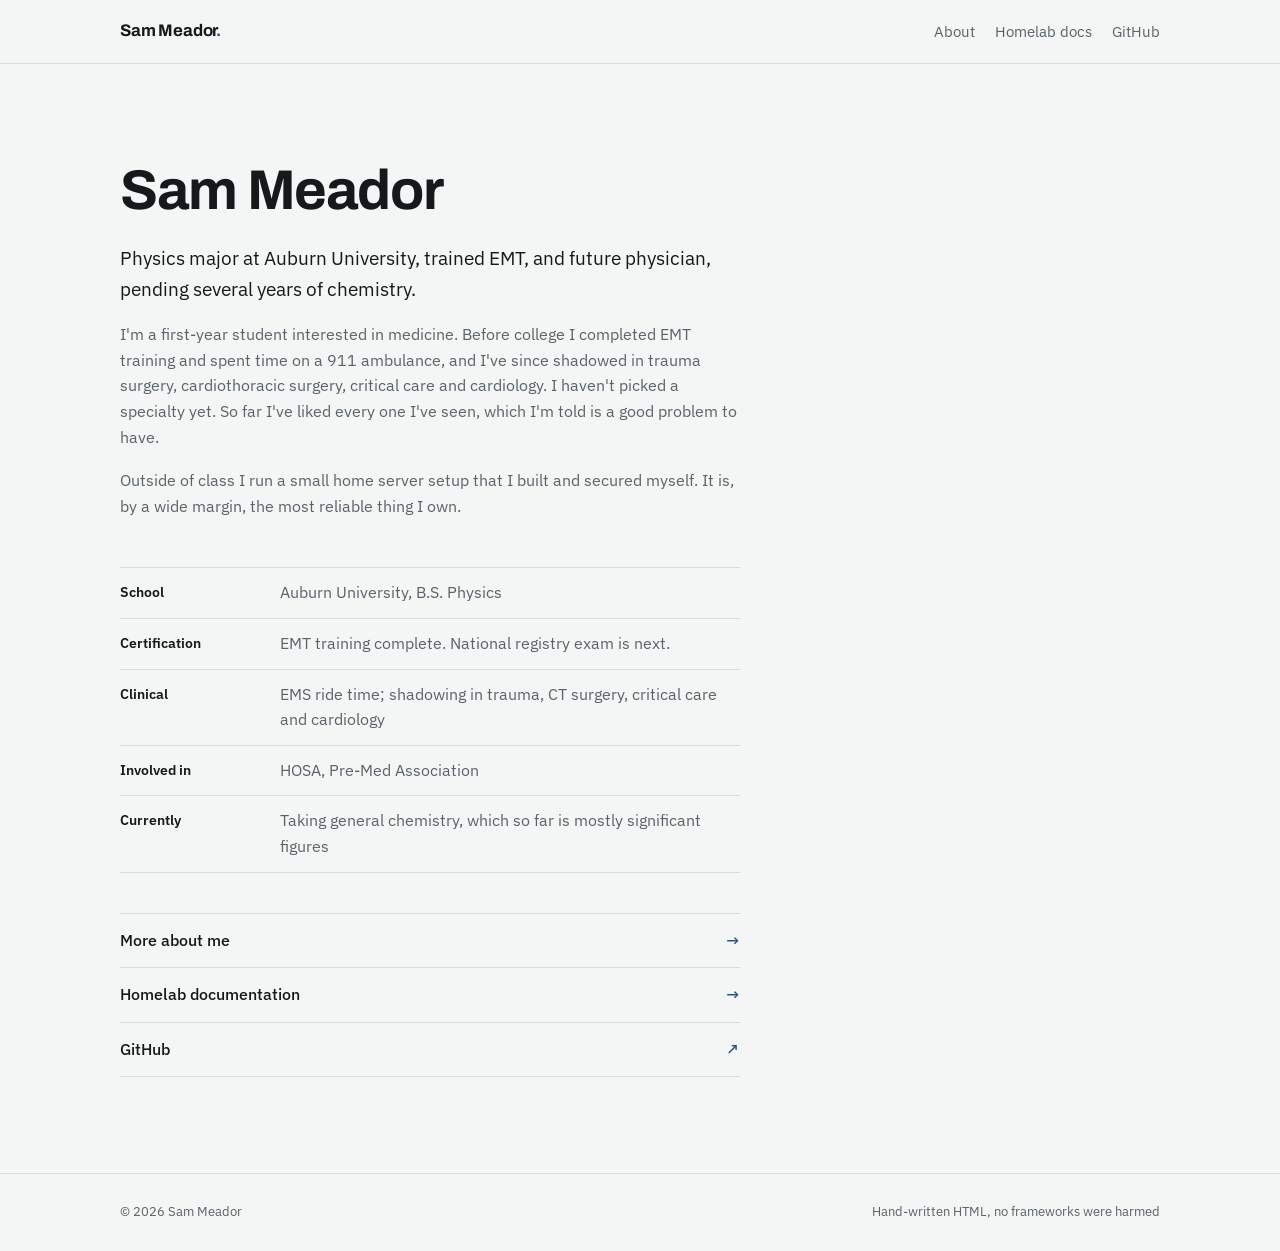
==== commit 2e61347e: "Site: simpler, professional front and About pages Co-Authored-By: Claude Opus 5.5 <noreply@anthropic" ====
--- a/site/index.html
+++ b/site/index.html
@@ -4,7 +4,7 @@
 <meta charset="utf-8">
 <meta name="viewport" content="width=device-width, initial-scale=1, viewport-fit=cover">
 <title>Sam Meador</title>
-<meta name="description" content="Sam Meador — physics major at Auburn, EMT, interested in medicine, and the person running a small self-hosted homelab.">
+<meta name="description" content="Sam Meador — physics major at Auburn University and EMT with an interest in medicine.">
 <link rel="icon" href="favicon.svg" type="image/svg+xml">
 <link rel="preconnect" href="https://fonts.googleapis.com">
 <link rel="preconnect" href="https://fonts.gstatic.com" crossorigin>
@@ -24,139 +24,34 @@
   </div>
 </header>
 
-<main>
-  <section class="wrap hero">
-    <p class="eyebrow">Auburn University · Physics</p>
+<main class="wrap">
+  <section class="intro">
     <h1>Sam Meador</h1>
-    <p class="lede">Physics major and trained EMT with a strong interest in <em>medicine</em>. In between classes I run a small self-hosted homelab.</p>
+    <p class="lede">Physics major at Auburn University, trained EMT, and future physician, pending several years of chemistry.</p>
+    <p>I'm a first-year student interested in medicine. Before college I completed EMT training and spent time on a 911 ambulance, and I've since shadowed in trauma surgery, cardiothoracic surgery, critical care and cardiology. I haven't picked a specialty yet. So far I've liked every one I've seen, which I'm told is a good problem to have.</p>
+    <p>Outside of class I run a small home server setup that I built and secured myself. It is, by a wide margin, the most reliable thing I own.</p>
   </section>
 
-  <figure class="strip" aria-label="Animated interference pattern from two coherent wave sources">
-    <canvas id="field" width="1200" height="240"></canvas>
-    <figcaption class="wrap strip-meta">
-      <span>ψ = ψ₁ + ψ₂</span>
-      <span>two coherent sources · d = 3λ</span>
-      <span>nodal lines: Δr = (n + ½)λ</span>
-    </figcaption>
-  </figure>
+  <dl class="facts">
+    <div><dt>School</dt><dd>Auburn University, B.S. Physics</dd></div>
+    <div><dt>Certification</dt><dd>EMT training complete. National registry exam is next.</dd></div>
+    <div><dt>Clinical</dt><dd>EMS ride time; shadowing in trauma, CT surgery, critical care and cardiology</dd></div>
+    <div><dt>Involved in</dt><dd>HOSA, Pre-Med Association</dd></div>
+    <div><dt>Currently</dt><dd>Taking general chemistry, which so far is mostly significant figures</dd></div>
+  </dl>
 
-  <div class="wrap">
-    <nav class="doors" aria-label="Sections">
-      <a class="door" href="about.html">
-        <span class="label">About</span>
-        <h2>Who I am <span class="arrow" aria-hidden="true">→</span></h2>
-        <p>Physics, medicine, and the computers I keep rebuilding.</p>
-      </a>
-      <a class="door" href="docs.html">
-        <span class="label">Homelab docs</span>
-        <h2>The setup <span class="arrow" aria-hidden="true">→</span></h2>
-        <p>Two servers, one private WireGuard mesh, and a full rundown of how it's locked down.</p>
-      </a>
-    </nav>
-
-    <section class="now" aria-labelledby="now-h">
-      <h2 id="now-h" class="label">Now</h2>
-      <ul>
-        <li><span class="label">School</span><span>First semester at Auburn: chemistry, biology, and a film class I actually like.</span></li>
-        <li><span class="label">Medicine</span><span>Studying for the NREMT and shadowing in as many specialties as I can.</span></li>
-        <li><span class="label">Homelab</span><span>Planning a Proxmox storage server so movies come from local disks instead of the cloud.</span></li>
-        <li><span class="label">Playing</span><span>A modded Fabric Minecraft server for friends, plus Final Fantasy XIV.</span></li>
-      </ul>
-    </section>
-  </div>
+  <nav class="next" aria-label="More">
+    <a href="about.html"><span>More about me</span><span aria-hidden="true">→</span></a>
+    <a href="docs.html"><span>Homelab documentation</span><span aria-hidden="true">→</span></a>
+    <a href="https://github.com/sammeadorcen/homelab"><span>GitHub</span><span aria-hidden="true">↗</span></a>
+  </nav>
 </main>
 
 <footer class="site-foot">
   <div class="wrap">
     <span>© 2026 Sam Meador</span>
-    <span>Plain HTML on Cloudflare · <a href="https://github.com/sammeadorcen/homelab">Source</a></span>
+    <span>Hand-written HTML, no frameworks were harmed</span>
   </div>
 </footer>
-
-<script>
-(() => {
-  const canvas = document.getElementById('field');
-  if (!canvas || !canvas.getContext) return;
-  const ctx = canvas.getContext('2d');
-  const reduce = window.matchMedia('(prefers-reduced-motion: reduce)');
-
-  // Two point sources in phase, separated by d = 3λ, sitting just below the
-  // bottom edge. Each dot's size is the superposed amplitude at that point,
-  // so the dark gaps trace the nodal hyperbolas.
-  const SPACING = 11;        // px between dots
-  let W, H, dots = [], colors, lambda, k;
-  const OMEGA = 2.2;         // rad/s
-
-  function readColors() {
-    const s = getComputedStyle(document.documentElement);
-    colors = { ink: s.getPropertyValue('--ink').trim(), signal: s.getPropertyValue('--signal').trim(), paper: s.getPropertyValue('--paper').trim() };
-  }
-
-  function size() {
-    const cssW = canvas.clientWidth || canvas.parentElement.clientWidth;
-    const cssH = Math.round(Math.min(260, Math.max(170, cssW * 0.22)));
-    const dpr = Math.min(window.devicePixelRatio || 1, 2);
-    canvas.width = Math.round(cssW * dpr);
-    canvas.height = Math.round(cssH * dpr);
-    canvas.style.height = cssH + 'px';
-    ctx.setTransform(dpr, 0, 0, dpr, 0, 0);
-    W = cssW; H = cssH;
-    lambda = Math.max(26, Math.min(44, W / 30));
-    k = 2 * Math.PI / lambda;
-    const d = 3 * lambda;
-    const s1 = { x: W / 2 - d / 2, y: H + lambda * 0.6 };
-    const s2 = { x: W / 2 + d / 2, y: H + lambda * 0.6 };
-    dots = [];
-    const ox = (W % SPACING) / 2 + SPACING / 2, oy = (H % SPACING) / 2 + SPACING / 2;
-    for (let y = oy; y < H; y += SPACING) {
-      for (let x = ox; x < W; x += SPACING) {
-        dots.push({ x, y, r1: Math.hypot(x - s1.x, y - s1.y), r2: Math.hypot(x - s2.x, y - s2.y) });
-      }
-    }
-  }
-
-  function draw(t) {
-    ctx.fillStyle = colors.paper;
-    ctx.fillRect(0, 0, W, H);
-    const maxR = SPACING * 0.42;
-    const ph = OMEGA * t;
-    ctx.fillStyle = colors.ink;
-    ctx.beginPath();
-    for (const p of dots) {
-      // Instantaneous superposition, normalised to 0..1
-      const a = (Math.cos(k * p.r1 - ph) + Math.cos(k * p.r2 - ph)) / 2;
-      const r = maxR * Math.abs(a);
-      if (r < 0.35) continue;
-      ctx.moveTo(p.x + r, p.y);
-      ctx.arc(p.x, p.y, r, 0, Math.PI * 2);
-    }
-    ctx.fill();
-  }
-
-  let raf = 0, t0 = 0, visible = true;
-  function loop(now) {
-    if (!t0) t0 = now;
-    draw((now - t0) / 1000);
-    raf = requestAnimationFrame(loop);
-  }
-  function start() {
-    cancelAnimationFrame(raf);
-    if (!reduce.matches && visible && !document.hidden) raf = requestAnimationFrame(loop);
-  }
-
-  function redraw() { readColors(); size(); draw(0.35); start(); }
-
-  redraw();
-  let rt;
-  window.addEventListener('resize', () => { clearTimeout(rt); rt = setTimeout(redraw, 120); });
-  window.matchMedia('(prefers-color-scheme: dark)').addEventListener('change', redraw);
-  reduce.addEventListener('change', redraw);
-  new MutationObserver(redraw).observe(document.documentElement, { attributes: true, attributeFilter: ['data-theme'] });
-  document.addEventListener('visibilitychange', start);
-  if ('IntersectionObserver' in window) {
-    new IntersectionObserver(([e]) => { visible = e.isIntersecting; start(); }).observe(canvas);
-  }
-})();
-</script>
 </body>
 </html>
--- a/site/style.css
+++ b/site/style.css
@@ -1,13 +1,12 @@
-/* Layout: one reading column with a left annotation rail on wide screens,
-   like margin notes in a lab notebook. The front page carries one full-width
-   wave-interference field. */
+/* Layout: one narrow reading column; label/value rows for facts; nothing
+   decorative. Built to read like a well-set résumé. */
 :root {
   --paper: #f4f5f5;
   --surface: #ffffff;
   --ink: #15191c;
   --muted: #59636a;
   --rule: #d8dcde;
-  --signal: #b3302a;          /* accent */
+  --signal: #1f4f8f;          /* accent: navy */
   --grid-minor: #f1dcda;
   --grid-major: #e2b5b0;
   --code-bg: #eceeef;
@@ -29,7 +28,7 @@
   --step-1: 1.1875rem;
   --step-2: 1.5rem;
   --step-3: 2.125rem;
-  --step-4: clamp(2.75rem, 7vw + 1rem, 5.5rem);
+  --step-4: clamp(2.25rem, 4vw + 1rem, 3.5rem);
 
   --measure: 68ch;
   --gutter: clamp(16px, 4vw, 40px);
@@ -42,7 +41,7 @@
     --ink: #e5e8ea;
     --muted: #96a1a8;
     --rule: #273034;
-    --signal: #ff7b6c;
+    --signal: #8fb4ec;
     --grid-minor: #1d1a1b;
     --grid-major: #3a2727;
     --code-bg: #1b2124;
@@ -61,7 +60,7 @@
   --ink: #e5e8ea;
   --muted: #96a1a8;
   --rule: #273034;
-  --signal: #ff7b6c;
+  --signal: #8fb4ec;
   --grid-minor: #1d1a1b;
   --grid-major: #3a2727;
   --code-bg: #1b2124;
@@ -92,15 +91,16 @@
 :focus-visible { outline: 2px solid var(--signal); outline-offset: 3px; border-radius: 2px; }
 
 h1, h2, h3 { font-family: var(--font-display); line-height: 1.1; text-wrap: balance; margin: 0; }
-h1 { font-size: var(--step-4); font-weight: 800; font-stretch: 125%; letter-spacing: -0.02em; }
-h2 { font-size: var(--step-3); font-weight: 700; font-stretch: 112%; letter-spacing: -0.01em; }
+h1 { font-size: var(--step-4); font-weight: 700; font-stretch: 100%; letter-spacing: -0.02em; }
+h2 { font-size: var(--step-3); font-weight: 700; letter-spacing: -0.01em; }
 h3 { font-size: var(--step-1); font-weight: 700; font-stretch: 100%; }
 p { margin: 0; }
 
 .eyebrow, .label {
-  font-family: var(--font-mono);
+  font-family: var(--font-body);
+  font-weight: 600;
   font-size: var(--step--1);
-  letter-spacing: 0.08em;
+  letter-spacing: 0.06em;
   text-transform: uppercase;
   color: var(--muted);
 }
@@ -127,7 +127,7 @@
   flex-wrap: wrap; padding-block: 18px;
 }
 .wordmark {
-  font-family: var(--font-display); font-weight: 800; font-stretch: 125%;
+  font-family: var(--font-display); font-weight: 700;
   font-size: 1.05rem; letter-spacing: -0.01em; text-decoration: none;
 }
 .wordmark span { color: var(--signal); }
@@ -143,51 +143,29 @@
 }
 
 /* ── Front page ────────────────────────────────────────── */
-.hero { padding-block: clamp(48px, 9vw, 104px) 0; display: grid; gap: 24px; }
-.hero .lede { font-size: var(--step-1); max-width: 40ch; color: var(--ink); }
-.hero .lede em { font-style: normal; color: var(--signal); }
-
-.strip {
-  margin: clamp(32px, 6vw, 56px) 0 0;
-  border-block: 1px solid var(--rule);
-  background: var(--paper);
-}
-.strip canvas { display: block; width: 100%; height: auto; }
-.strip-meta {
-  display: flex; justify-content: space-between; gap: 8px 16px; flex-wrap: wrap;
-  padding-block: 8px;
-  font-family: var(--font-mono); font-size: var(--step--1); color: var(--muted);
-  font-variant-numeric: tabular-nums;
-}
-
-.doors {
-  display: grid; grid-template-columns: repeat(auto-fit, minmax(min(100%, 300px), 1fr));
-  gap: 16px; margin-top: 56px;
-}
-.door {
-  display: grid; gap: 10px; align-content: start;
-  padding: 24px; border: 1px solid var(--rule); border-radius: 6px;
-  background: var(--surface); text-decoration: none;
-  transition: border-color .15s ease, transform .15s ease;
-}
-.door:hover { border-color: var(--signal); color: inherit; transform: translateY(-2px); }
-.door h2 { font-size: var(--step-2); display: flex; justify-content: space-between; align-items: baseline; gap: 12px; }
-.door h2 .arrow { color: var(--signal); font-family: var(--font-body); font-weight: 400; }
-.door p { color: var(--muted); }
-
-.now { margin-top: 64px; display: grid; gap: 16px; max-width: var(--measure); }
-.now ul { list-style: none; margin: 0; padding: 0; display: grid; gap: 0; }
-.now li {
-  display: grid; grid-template-columns: 7.5rem 1fr; gap: 16px;
-  padding-block: 10px; border-top: 1px solid var(--rule);
-}
-.now li:last-child { border-bottom: 1px solid var(--rule); }
-.now li .label { padding-top: 3px; }
-@media (max-width: 480px) { .now li { grid-template-columns: 1fr; gap: 2px; } }
+.intro { padding-block: clamp(48px, 9vw, 96px) 8px; display: grid; gap: 18px; max-width: 62ch; }
+.intro h1 { margin-bottom: 4px; }
+.intro .lede { font-size: var(--step-1); color: var(--ink); }
+.intro p:not(.lede) { color: var(--muted); }
+
+.facts { margin: 40px 0 0; max-width: 62ch; border-top: 1px solid var(--rule); }
+.facts > div { display: grid; grid-template-columns: 9rem minmax(0, 1fr); gap: 16px; padding-block: 12px; border-bottom: 1px solid var(--rule); }
+.facts dt { font-size: 0.9rem; font-weight: 600; color: var(--ink); }
+.facts dd { margin: 0; color: var(--muted); }
+@media (max-width: 520px) { .facts > div { grid-template-columns: 1fr; gap: 2px; } }
+
+.next { margin-top: 40px; max-width: 62ch; display: grid; gap: 0; }
+.next a {
+  display: flex; justify-content: space-between; gap: 16px; padding-block: 14px;
+  border-bottom: 1px solid var(--rule); text-decoration: none; font-weight: 500;
+}
+.next a:first-child { border-top: 1px solid var(--rule); }
+.next a span:last-child { color: var(--signal); transition: transform .15s ease; }
+.next a:hover span:last-child { transform: translateX(3px); }
 
 /* ── Long-form pages ───────────────────────────────────── */
 .page-head { padding-block: clamp(40px, 7vw, 80px) 32px; display: grid; gap: 16px; }
-.page-head h1 { font-size: clamp(2.5rem, 5vw + 1rem, 4.25rem); }
+.page-head h1 { font-size: var(--step-4); }
 .page-head .lede { font-size: var(--step-1); max-width: 52ch; color: var(--muted); }
 
 .prose { display: grid; gap: 18px; max-width: var(--measure); min-width: 0; }
@@ -207,7 +185,8 @@
 /* Spec list: label / value rows */
 .spec { display: grid; margin: 0; border-top: 1px solid var(--rule); }
 .spec > div { display: grid; grid-template-columns: 10rem minmax(0, 1fr); gap: 16px; padding-block: 12px; border-bottom: 1px solid var(--rule); }
-.spec dt { font-family: var(--font-mono); font-size: var(--step--1); letter-spacing: 0.06em; text-transform: uppercase; color: var(--muted); padding-top: 3px; }
+.spec dt { font-size: 0.9rem; font-weight: 600; color: var(--ink); }
+.spec dd { color: var(--muted); }
 .spec dd { margin: 0; }
 @media (max-width: 520px) { .spec > div { grid-template-columns: 1fr; gap: 2px; } }
 
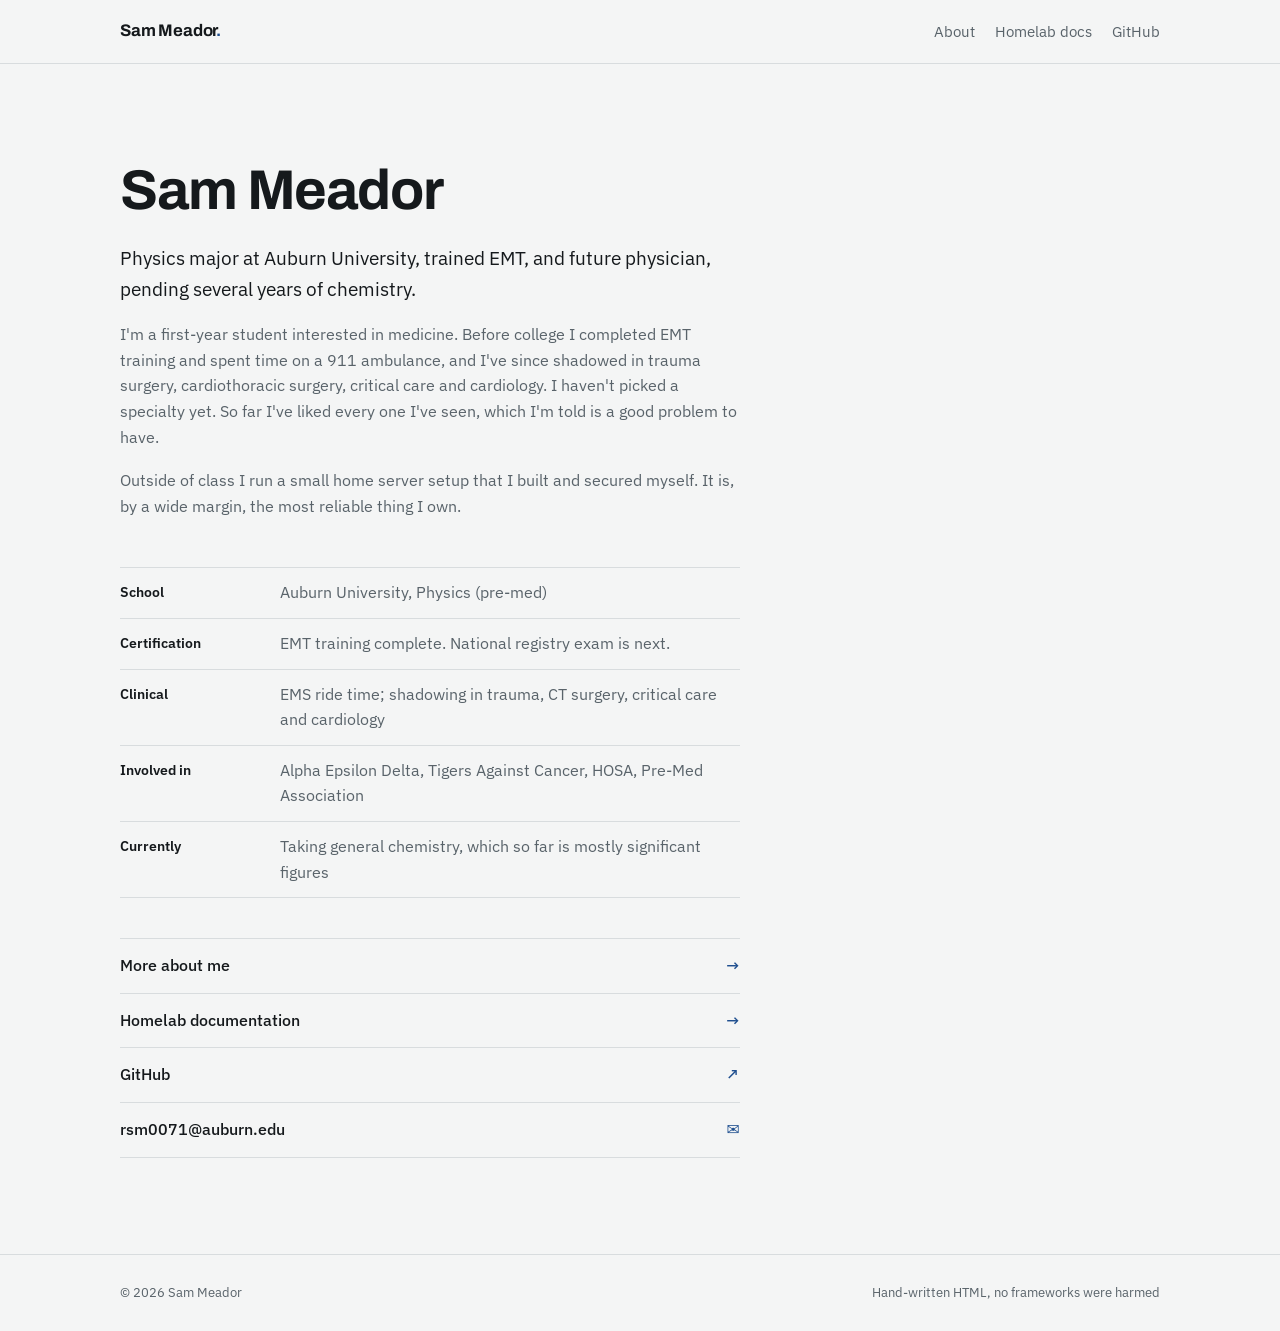
==== commit fabf3a7b: "Site: pre-med track, organizations, contact email Co-Authored-By: Claude Opus 5.5 <noreply@anthropic" ====
--- a/site/index.html
+++ b/site/index.html
@@ -33,10 +33,10 @@
   </section>
 
   <dl class="facts">
-    <div><dt>School</dt><dd>Auburn University, B.S. Physics</dd></div>
+    <div><dt>School</dt><dd>Auburn University, Physics (pre-med)</dd></div>
     <div><dt>Certification</dt><dd>EMT training complete. National registry exam is next.</dd></div>
     <div><dt>Clinical</dt><dd>EMS ride time; shadowing in trauma, CT surgery, critical care and cardiology</dd></div>
-    <div><dt>Involved in</dt><dd>HOSA, Pre-Med Association</dd></div>
+    <div><dt>Involved in</dt><dd>Alpha Epsilon Delta, Tigers Against Cancer, HOSA, Pre-Med Association</dd></div>
     <div><dt>Currently</dt><dd>Taking general chemistry, which so far is mostly significant figures</dd></div>
   </dl>
 
@@ -44,6 +44,7 @@
     <a href="about.html"><span>More about me</span><span aria-hidden="true">→</span></a>
     <a href="docs.html"><span>Homelab documentation</span><span aria-hidden="true">→</span></a>
     <a href="https://github.com/sammeadorcen/homelab"><span>GitHub</span><span aria-hidden="true">↗</span></a>
+    <a href="mailto:rsm0071@auburn.edu"><span>rsm0071@auburn.edu</span><span aria-hidden="true">✉</span></a>
   </nav>
 </main>
 
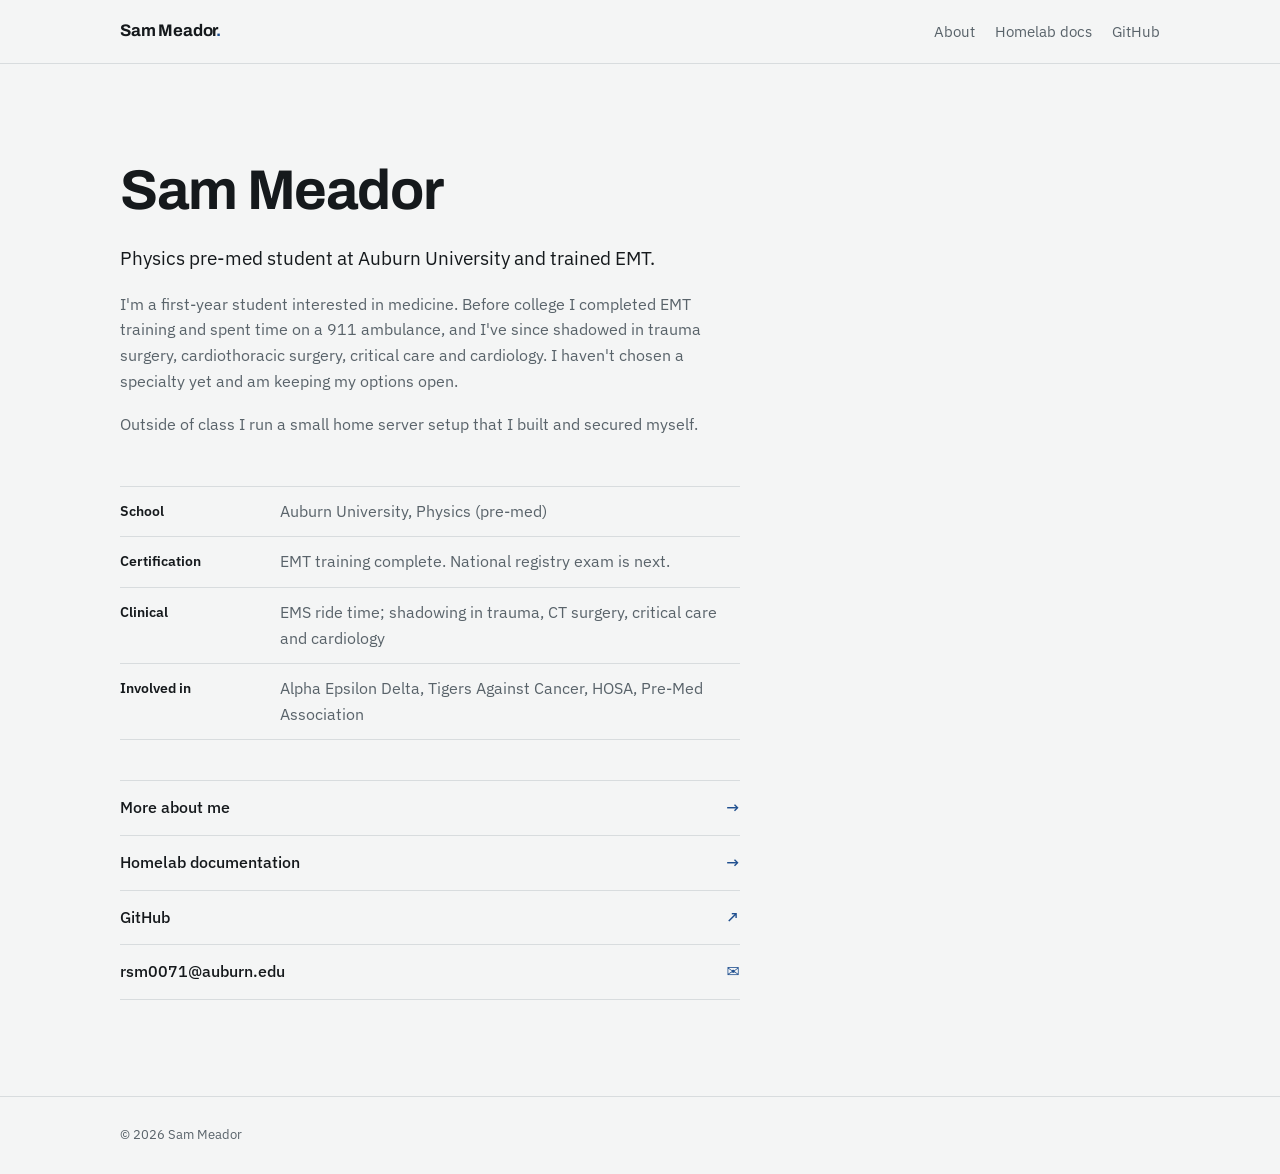
==== commit 495da774: "Site: plainer copy, add medicine and technology paragraph Co-Authored-By: Claude Opus 5.5 <noreply@a" ====
--- a/site/index.html
+++ b/site/index.html
@@ -27,9 +27,9 @@
 <main class="wrap">
   <section class="intro">
     <h1>Sam Meador</h1>
-    <p class="lede">Physics major at Auburn University, trained EMT, and future physician, pending several years of chemistry.</p>
-    <p>I'm a first-year student interested in medicine. Before college I completed EMT training and spent time on a 911 ambulance, and I've since shadowed in trauma surgery, cardiothoracic surgery, critical care and cardiology. I haven't picked a specialty yet. So far I've liked every one I've seen, which I'm told is a good problem to have.</p>
-    <p>Outside of class I run a small home server setup that I built and secured myself. It is, by a wide margin, the most reliable thing I own.</p>
+    <p class="lede">Physics pre-med student at Auburn University and trained EMT.</p>
+    <p>I'm a first-year student interested in medicine. Before college I completed EMT training and spent time on a 911 ambulance, and I've since shadowed in trauma surgery, cardiothoracic surgery, critical care and cardiology. I haven't chosen a specialty yet and am keeping my options open.</p>
+    <p>Outside of class I run a small home server setup that I built and secured myself.</p>
   </section>
 
   <dl class="facts">
@@ -37,7 +37,6 @@
     <div><dt>Certification</dt><dd>EMT training complete. National registry exam is next.</dd></div>
     <div><dt>Clinical</dt><dd>EMS ride time; shadowing in trauma, CT surgery, critical care and cardiology</dd></div>
     <div><dt>Involved in</dt><dd>Alpha Epsilon Delta, Tigers Against Cancer, HOSA, Pre-Med Association</dd></div>
-    <div><dt>Currently</dt><dd>Taking general chemistry, which so far is mostly significant figures</dd></div>
   </dl>
 
   <nav class="next" aria-label="More">
@@ -51,7 +50,6 @@
 <footer class="site-foot">
   <div class="wrap">
     <span>© 2026 Sam Meador</span>
-    <span>Hand-written HTML, no frameworks were harmed</span>
   </div>
 </footer>
 </body>
